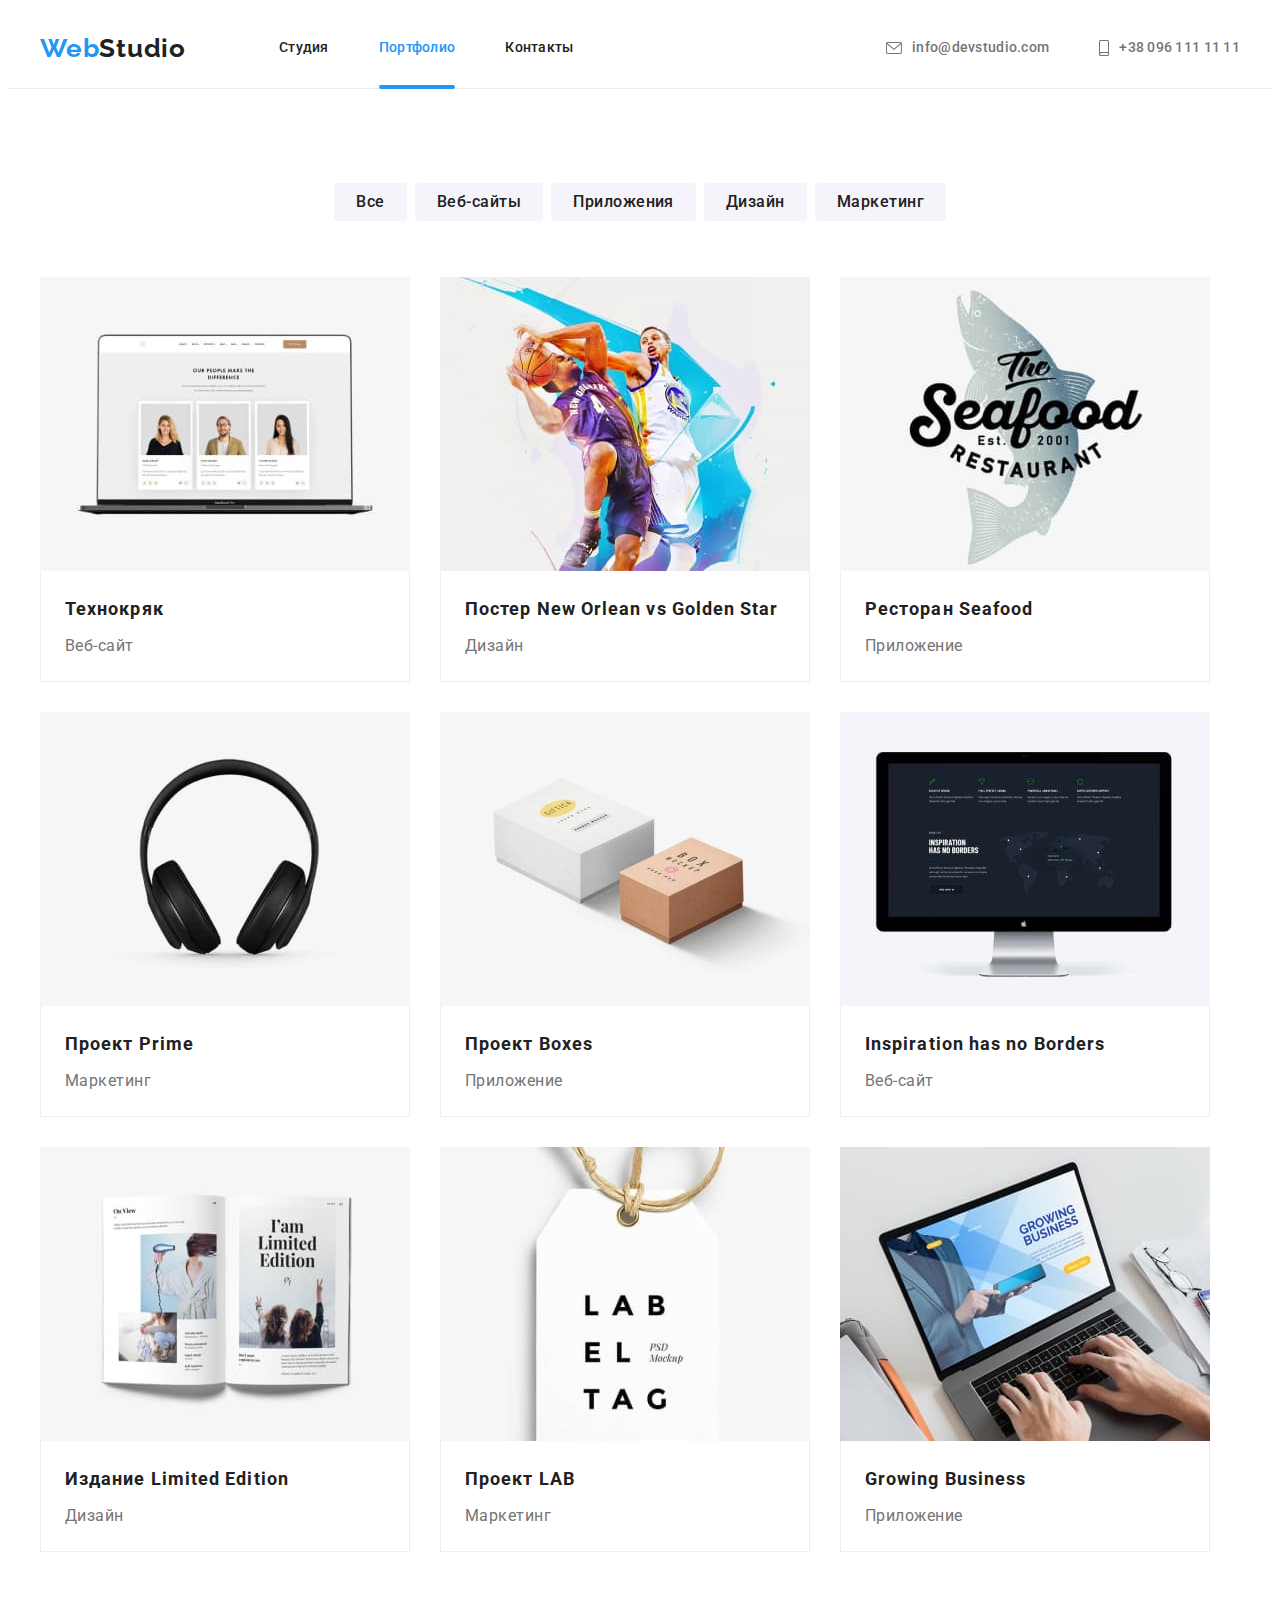
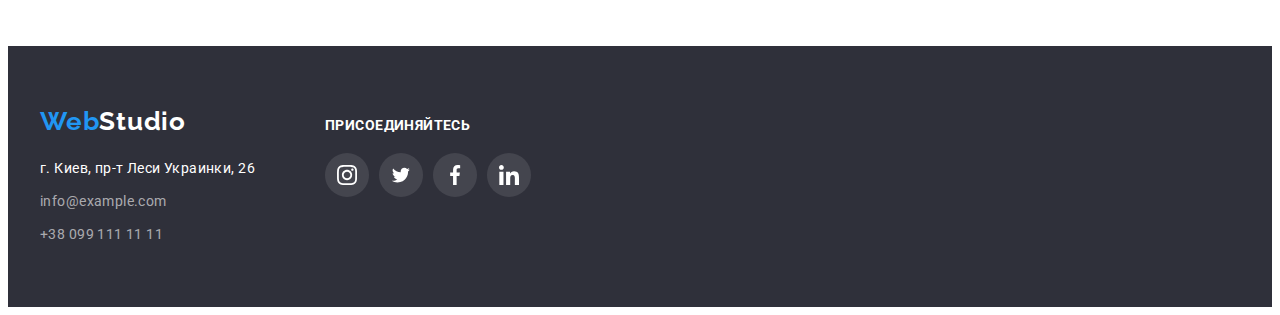
==== portfolio.html @ 108ed402 "Initial commit" ====
<!DOCTYPE html>
<html lang="ru">
    <head>
        <meta charset="UTF-8">
        <meta http-equiv="X-UA-Compatible" content="IE=edge">
        <meta name="viewport" content="width=device-width, initial-scale=1.0">
        <title>goit-markup-hw-03</title>
        <link rel="preconnect" href="https://fonts.googleapis.com">
        <link rel="preconnect" href="https://fonts.gstatic.com" crossorigin>
        <link href="https://fonts.googleapis.com/css2?family=Raleway:wght@700&family=Roboto:wght@400;500;700;900&display=swap" rel="stylesheet">
        <link rel="stylesheet" href="https://cdnjs.cloudflare.com/ajax/libs/modern-normalize/1.1.0/modern-normalize.min.css" integrity="sha512-wpPYUAdjBVSE4KJnH1VR1HeZfpl1ub8YT/NKx4PuQ5NmX2tKuGu6U/JRp5y+Y8XG2tV+wKQpNHVUX03MfMFn9Q==" crossorigin="anonymous" referrerpolicy="no-referrer" />
        <link rel="stylesheet" href="./css/style.css">
    </head>
    <body class="page">
        <!-- Шапка страницы -->
        <header class="page-header">
            <div class="container page-header-container">
                <nav class="page-header-nav">
                    <!--Логотип-ссылка-->
                    <a href="./index.html" class="logo link header-logo"><span class="logo-web">Web</span>Studio</a>
                    <!--Навигация на другие страницы-->
                    <ul class="site-nav list">
                        <li class="site-nav-item"><a href="./index.html" class="site-nav-link link">Студия</a></li>
                        <li class="site-nav-item"><a href="./portfolio.html" class="site-nav-link link site-nav-link-current" aria-current="page">Портфолио</a></li>
                        <li class="site-nav-item"><a href="" class="site-nav-link link">Контакты</a></li>
                    </ul>
                </nav>
                <!--Контакты-->
                <ul class="contacts-nav list">
                    <li class="contacts-nav-item">
                        <a href="mailto:info@devstudio.com" class="contacts-nav-link link">
                            <svg class="header-contact-icon" width="16" height="12">
                                <use href="./images/icons.svg#icon-header_mail"></use>
                            </svg>
                            info@devstudio.com
                        </a>
                    </li>
                    <li class="contacts-nav-item">
                        <a href="tel:+380961111111" class="contacts-nav-link link">
                            <svg class="header-contact-icon" width="10" height="16">
                                <use href="./images/icons.svg#icon-header_phone"></use>
                            </svg>
                            +38 096 111 11 11
                        </a>
                    </li>
                </ul>
            </div>
        </header>
        <!--Основная часть страницы-->
        <main>
            <!--Фильтр портфолио-->
            <section class="section">
                <div class="container">
                    <h1 class="section-title section-title-unvisible">Наши работы</h1>
                    <ul class="filter-btn-list list">
                        <li class="filter-btn-list-item"><button type="button" class="button button-filter">Все</button></li>
                        <li class="filter-btn-list-item"><button type="button" class="button button-filter">Веб-сайты</button></li>
                        <li class="filter-btn-list-item"><button type="button" class="button button-filter">Приложения</button></li>
                        <li class="filter-btn-list-item"><button type="button" class="button button-filter">Дизайн</button></li>
                        <li class="filter-btn-list-item"><button type="button" class="button button-filter">Маркетинг</button></li>
                    </ul>
                    <!--Примеры работ-->
                    <ul class="portfolio-list list">
                        <li class="portfolio-item">
                            <a href="" class="portfolio-link link">
                                <div class="portfolio-list-thumb">
                                    <img src="./images/portfolio1.jpg" class="portfolio-list-img" alt="включенный ноутбук" width="370" height="294">
                                    <p class="portfolio-list-thumb-text">Ресурс предлагает комплексные предложения с разным уровнем функционала и сервисов. Все это позволит посетителю получить исчерпывающие сведения о компании или частном лице.</p>
                                </div>
                                <div class="portfolio-border">
                                    <h2 class="portfolio-list-title">Технокряк</h2>
                                    <p class="portfolio-list-group">Веб-сайт</p>
                                </div>
                            </a>
                        </li>
                        <li class="portfolio-item">
                            <a href="" class="portfolio-link link">
                                <div class="portfolio-list-thumb">
                                    <img src="./images/portfolio2.jpg" class="portfolio-list-img" alt="два баскетболиста" width="370" height="294">
                                    <p class="portfolio-list-thumb-text">Ресурс предлагает комплексные предложения с разным уровнем функционала и сервисов. Все это позволит посетителю получить исчерпывающие сведения о компании или частном лице.</p>
                                </div>
                                <div class="portfolio-border">
                                    <h2 class="portfolio-list-title">Постер New Orlean vs Golden Star</h2>
                                    <p class="portfolio-list-group">Дизайн</p>
                                </div>
                            </a>
                        </li>
                        <li class="portfolio-item">
                            <a href="" class="portfolio-link link">
                                <div class="portfolio-list-thumb">
                                    <img src="./images/portfolio3.jpg" class="portfolio-list-img" alt="логотип с изображением рыбы" width="370" height="294">
                                    <p class="portfolio-list-thumb-text">Ресурс предлагает комплексные предложения с разным уровнем функционала и сервисов. Все это позволит посетителю получить исчерпывающие сведения о компании или частном лице.</p>
                                </div>
                                <div class="portfolio-border">
                                    <h2 class="portfolio-list-title">Ресторан Seafood</h2>
                                    <p class="portfolio-list-group">Приложение</p>
                                </div>
                            </a>
                          </li>
                        <li class="portfolio-item">
                            <a href="" class="portfolio-link link">
                                <div class="portfolio-list-thumb">
                                    <img src="./images/portfolio4.jpg" class="portfolio-list-img" alt="наушники" width="370" height="294">
                                    <p class="portfolio-list-thumb-text">Ресурс предлагает комплексные предложения с разным уровнем функционала и сервисов. Все это позволит посетителю получить исчерпывающие сведения о компании или частном лице.</p>
                                </div>
                                <div class="portfolio-border">
                                    <h2 class="portfolio-list-title">Проект Prime</h2>
                                    <p class="portfolio-list-group">Маркетинг</p>
                                </div>
                            </a>
                        </li>
                        <li class="portfolio-item">
                            <a href="" class="portfolio-link link">
                                <div class="portfolio-list-thumb">
                                    <img src="./images/portfolio5.jpg" class="portfolio-list-img" alt="две коробки" width="370" height="294">
                                    <p class="portfolio-list-thumb-text">Ресурс предлагает комплексные предложения с разным уровнем функционала и сервисов. Все это позволит посетителю получить исчерпывающие сведения о компании или частном лице.</p>
                                </div>
                                <div class="portfolio-border">
                                    <h2 class="portfolio-list-title">Проект Boxes</h2>
                                    <p class="portfolio-list-group">Приложение</p>
                                </div>
                            </a>
                        </li>
                        <li class="portfolio-item">
                            <a href="" class="portfolio-link link">
                                <div class="portfolio-list-thumb">
                                    <img src="./images/portfolio6.jpg" class="portfolio-list-img" alt="монитор" width="370" height="294">
                                    <p class="portfolio-list-thumb-text">Ресурс предлагает комплексные предложения с разным уровнем функционала и сервисов. Все это позволит посетителю получить исчерпывающие сведения о компании или частном лице.</p>
                                </div>
                                <div class="portfolio-border">
                                    <h2 class="portfolio-list-title">Inspiration has no Borders</h2>
                                    <p class="portfolio-list-group">Веб-сайт</p>
                                </div>
                            </a>
                        </li>
                        <li class="portfolio-item">
                            <a href="" class="portfolio-link link">
                                <div class="portfolio-list-thumb">
                                    <img src="./images/portfolio7.jpg" class="portfolio-list-img" alt="открытая книга" width="370" height="294">
                                    <p class="portfolio-list-thumb-text">Ресурс предлагает комплексные предложения с разным уровнем функционала и сервисов. Все это позволит посетителю получить исчерпывающие сведения о компании или частном лице.</p>
                                </div>
                                <div class="portfolio-border">
                                    <h2 class="portfolio-list-title">Издание Limited Edition</h2>
                                    <p class="portfolio-list-group">Дизайн</p>
                                </div>
                            </a>
                        </li>
                        <li class="portfolio-item">
                            <a href="" class="portfolio-link link">
                                <div class="portfolio-list-thumb">
                                    <img src="./images/portfolio8.jpg" class="portfolio-list-img" alt="лейба на шнуровке" width="370" height="294">
                                    <p class="portfolio-list-thumb-text">Ресурс предлагает комплексные предложения с разным уровнем функционала и сервисов. Все это позволит посетителю получить исчерпывающие сведения о компании или частном лице.</p>
                                </div>
                                <div class="portfolio-border">
                                    <h2 class="portfolio-list-title">Проект LAB</h2>
                                    <p class="portfolio-list-group">Маркетинг</p>
                                </div>
                            </a>
                        </li>
                        <li class="portfolio-item">
                            <a href="" class="portfolio-link link">
                                <div class="portfolio-list-thumb">
                                    <img src="./images/portfolio9.jpg" class="portfolio-list-img" alt="человек работает за ноутбуком" width="370"
                                        height="294">
                                    <p class="portfolio-list-thumb-text">Ресурс предлагает комплексные предложения с разным уровнем функционала и сервисов. Все это позволит посетителю получить исчерпывающие сведения о компании или частном лице.</p>
                                </div>
                                <div class="portfolio-border">
                                    <h2 class="portfolio-list-title">Growing Business</h2>
                                    <p class="portfolio-list-group">Приложение</p>
                                </div>
                            </a>
                        </li>
                    </ul>
                </div>
            </section>
        </main>
        <!--Подвал-->
        <footer class="footer">
            <div class="container fooret-container">
                <div class="footer-container-contacts"><a href="./index.html" class="footer-logo link logo"><span
                            class="logo-web">Web</span>Studio</a>
                    <address>
                        <ul class="footer-contacts-list list">
                            <li class="footer-contacts-list-item"><a
                                    href="https://www.google.com/maps/place/%D0%B1%D1%83%D0%BB.+%D0%9B%D0%B5%D1%81%D0%B8+%D0%A3%D0%BA%D1%80%D0%B0%D0%B8%D0%BD%D0%BA%D0%B8,+26,+%D0%9A%D0%B8%D0%B5%D0%B2,+02000/@50.4265807,30.5361971,17z/data=!3m1!4b1!4m5!3m4!1s0x40d4cf0e033ecbe9:0x57a4dffefec77da0!8m2!3d50.4265807!4d30.5383858"
                                    class="footer-contacts-adress-link footer-contacts-link link">г. Киев, пр-т Леси Украинки,
                                    26</a></li>
                            <li class="footer-contacts-list-item"><a href="mailto:info@example.com"
                                    class="footer-contacts-link link">info@example.com</a></li>
                            <li class="footer-contacts-list-item"><a href="tel:+380991111111"
                                    class="footer-contacts-link link">+38 099 111
                                    11 11</a></li>
                        </ul>
                    </address>
                </div>
                <div class="footer-container-social">
                    <h2 class="footer-social-title">Присоединяйтесь</h2>
                    <ul class="footer-social-list list">
                        <li class="footer-social-item">
                            <a href="" class="footer-social-link link">
                                <svg class="footer-social-icon" width="20" height="20">
                                    <use href="./images/icons.svg#icon-social_instagram"></use>
                                </svg>
                            </a>
                        </li>
                        <li class="footer-social-item">
                            <a href="" class="footer-social-link link">
                                <svg class="footer-social-icon" width="20" height="16.25">
                                    <use href="./images/icons.svg#icon-social_twitter"></use>
                                </svg>
                            </a>
                        </li>
                        <li class="footer-social-item">
                            <a href="" class="footer-social-link link">
                                <svg class="footer-social-icon" width="20" height="20">
                                    <use href="./images/icons.svg#icon-social_facebook"></use>
                                </svg>
                            </a>
                        </li>
                        <li class="footer-social-item">
                            <a href="" class="footer-social-link link">
                                <svg class="footer-social-icon" width="20" height="20">
                                    <use href="./images/icons.svg#icon-social_linkedin"></use>
                                </svg>
                            </a>
                        </li>
                    </ul>
                </div>
            </div>
        </footer>
    </body>
</html>
---- css/style.css ----
/* ++вторичный цвет текста #212121; */
/* ++основной цвет текста #757575; */
/* белый #FFFFFF; */

/* ++акцент #2196F3; */

/* ++цвет почты и телефона в футере rgba(255, 255, 255, 0.6); */

/* основной цвет фона #FFFFFF */
/* вторичный цвет фона #F5F4FA */
/* фон хедера #FFFFFF */
/* фон футера #2F303A */

/*============================ Variables ==========================*/

:root {
    --main-text-color: #757575;
    --title-text-color: #212121;
    --action-color: #2196F3;
    --hero-title-color: #FFFFFF;
    --hero-btn-text-color: #FFFFFF;
    --hero-btn-bcg-color-action: #188CE8;
    --footer-mailphone-text-color: rgba(255, 255, 255, 0.6);

    --maim-background-color: #FFFFFF;
    --second-background-color: #F5F4FA;
    --hero-background-color: #C4C4C4;
    --footer-background-color: #2F303A;

    --header-border-bottom-color: #ECECEC;

    --feature-list-icon-background-color: #F5F4FA;

    --team-social-icon-color-passed: #AFB1B8;
    --team-social-icon-color-aktived: #FFFFFF;
    --team-social-icon-backgroundcolor-actived: #2196f3;
    --team-cards-background-color: #FFFFFF;

    --client-border-color-passer: #AFB1B8;
    --client-icon-color-passed: #AFB1B8;
    --client-border-color-actived: #2196F3;
    --client-icon-color-actived: #2196F3;

    --footer-social-icon-colot: #FFFFFF;
    --footer-social-icon-background-color-passed: rgba(255, 255, 255, 0.1);
    --footer-social-icon-background-color-actived: #2196F3;

    --trans-duration: 250ms;
    --trans-timing: cubic-bezier(0.4, 0, 0.2, 1);
}

/*=========================== Global =======================*/

h1,
h2,
h3,
h4,
h5,
h6,
p,
ul {

    padding: 0;
    margin: 0;
}

.container {
    width: 1200px;
    padding: 0 15px;
    /* outline: solid 2px red; */
    margin: 0 auto;
}

.page {
    color: var(--main-text-color);
    background-color: var(--maim-background-color);

    font-family: Roboto, sans-serif;
    letter-spacing: 0.03em;
}

.list {
    list-style: none;
}

.link {
    text-decoration: none;
}

.section {
    padding-top: 94px;
    padding-bottom: 94px;
}

.button {
    border-style: none;
    border-radius: 4px;
    display: inline-block;

    cursor: pointer;

    font-family: inherit;
    font-size: 16px;
    text-align: center;
}

/*=========================== MAIN PAGE ==============================*/

/*============================ Header-all-pages ==============================*/

.page-header {
    border-bottom: var(--header-border-bottom-color) solid 1px;
}

.page-header-container {
    display: flex;
    align-items: center;
    /* justify-content: space-between; */
}

/*++++++ Logo-all-pages ++++++*/

.logo {
    color: var(--title-text-color);

    font-family: Raleway, sans-serif;
    font-weight: 700;
    font-size: 26px;
    line-height: 1.19;
    letter-spacing: 0.03em;
}

.logo-web {
    color: var(--action-color);
}

.header-logo {
    margin-right: 93px;
}

/*+++++ Navigate-site-all-pages ++++++*/

.page-header-nav {
    display: flex;
    align-items: center;
}

.site-nav-link {
    display: block;
    padding-top: 32px;
    padding-bottom: 32px;

    color: var(--title-text-color);

    transition-property: color;
    transition-duration: var(--trans-duration);
    transition-timing-function: var(--trans-timing);
}

.site-nav {
    display: flex;
}

.site-nav-item:not(:last-child) {
    margin-right: 50px;
}

.site-nav,
.contacts-nav {
    letter-spacing: 0.02em;
    font-weight: 500;
    font-size: 14px;
    line-height: 1.14;
}

.site-nav-link:hover,
.site-nav-link:focus,
.site-nav-link-current {
    color: var(--action-color);
}

.site-nav-item {
    position: relative;
}

.site-nav-link-current::after {
    position: absolute;
    bottom: -1px;

    content: '';
    display: block;
    width: 100%;
    height: 4px;
    border-radius: 2px;

    background-color: var(--action-color);
}

/*++++++ Contacts-all-pages +++++++*/

.contacts-nav {
    display: flex;
    margin-left: auto;
}

.contacts-nav-item:not(:last-child) {
    margin-right: 50px;
}

.contacts-nav-link {
    display: flex;
    align-items: center;

    color: var(--main-text-color);

    transition-property: color;
    transition-duration: var(--trans-duration);
    transition-timing-function: var(--trans-timing);
}

.header-contact-icon {
    fill: currentColor;
    margin-right: 10px;
}

.contacts-nav-link:hover,
.contacts-nav-link:focus {
    color: var(--action-color);
}

/*============================ Hero-main-pages ================================*/

.hero {
    padding-top: 200px;
    padding-bottom: 200px;
    margin-left: auto;
    margin-right: auto;
    /* outline: solid red 1px; */

    height: 600px;
    max-width: 1600px;

    background-image:
        linear-gradient(to right, rgba(47, 48, 58, 0.4), rgba(47, 48, 58, 0.4)),
        url('../images/hero_background.jpg');
    background-color: var(--hero-background-color);
    background-repeat: no-repeat;
    background-position: center;
    background-size: cover;

    text-align: center;
}


.hero-title {
    margin-top: 0;
    margin-bottom: 30px;
    margin-left: auto;
    margin-right: auto;
    width: 696px;

    color: var(--hero-title-color);

    text-transform: uppercase;
    letter-spacing: 0.06em;
    font-weight: 900;
    font-size: 44px;
    line-height: 1.36;
}

.button-hero {
    min-width: 200px;
    padding: 10px 32px;

    background-color: var(--action-color);
    color: var(--hero-btn-text-color);

    letter-spacing: 0.06em;
    line-height: 30px;
    font-weight: 700;

    transition-property: background-color;
    transition-duration: var(--trans-duration);
    transition-timing-function: var(--trans-timing);
}

.button-hero:focus,
.button-hero:hover {
    background-color: var(--hero-btn-bcg-color-action);
}

.backdrop.is-hidden {
    opacity: 0;
    pointer-events: none;
}

.backdrop {
    position: fixed;
    top: 0;
    left: 0;
    z-index: 999;

    width: 100%;
    height: 100%;

    background-color: rgba(0, 0, 0, 0.2);

    transition-property: opacity;
    transition-duration: var(--trans-duration);
    transition-timing-function: var(--trans-timing);
}

.modal {
    position: absolute;
    top: 50%;
    left: 50%;
    transform: translate(-50%, -50%);

    min-width: 528px;
    min-height: 581px;

    padding-top: 8px;
    padding-right: 8px;

    background-color: #FFFFFF;
    box-shadow: 0px 1px 3px rgba(0, 0, 0, 0.12), 0px 1px 1px rgba(0, 0, 0, 0.14), 0px 2px 1px rgba(0, 0, 0, 0.2);
    border-radius: 4px;
}

.modal-close-btn {
    display: flex;
    justify-content: center;
    align-items: center;
    margin-left: auto;

    width: 30px;
    height: 30px;

    border-radius: 50%;
    border: 1px solid rgba(0, 0, 0, 0.1);
    background-color: #FFFFFF;
    cursor: pointer;
}

/*=============================== Main-main-pages =============================*/

/*+++++++ features-main-pages +++++++*/

.section-title {
    margin-bottom: 50px;

    color: var(--title-text-color);

    text-align: center;
    font-weight: 700;
    font-size: 36px;
    line-height: 42px;
    letter-spacing: 0.03em;
}

.section-title-unvisible {
    position: absolute;
    width: 1px;
    height: 1px;

    margin: -1px;
    border: 0;
    padding: 0;

    white-space: nowrap;
    clip-path: inset(100%);
    clip: rect(0 0 0 0);
    overflow: hidden;
}

.feature-list {
    display: flex;
}

.feature-list-container {
    margin-bottom: 30px;
    border-radius: 4px;
    display: flex;
    justify-content: center;
    align-items: center;
    padding-top: 25px;
    padding-bottom: 25px;

    background-color: #F5F4FA;
}

/*+++++++++++++++++++++++++++++++++++++++++++*/

.feature-list-item:not(:last-child) {
    margin-right: 30px;
}

.feature-list-item {
    min-width: 270px;
}

.feature-list-title {
    margin-top: 0;
    margin-bottom: 10px;

    color: var(--title-text-color);

    text-transform: uppercase;
    font-weight: 700;
    font-size: 14px;
    line-height: 2;
    letter-spacing: 0.03em;
}

.feature-list-text {
    margin-top: 0;
    margin-bottom: 0;

    font-size: 14px;
    line-height: 1.71;
    letter-spacing: 0.03em;
}

/*+++++++ Our-job-main-pages +++++++*/

.section-our-jobs {
    padding-top: 0;
}

.our-jobs-list {
    display: flex;
}

.our-jobs-img {
    display: block;
}

.our-jobs-list-item:not(:last-child) {
    margin-right: 30px;
}

.our-jobs-list-item {
    position: relative;
}

.our-jobs-list-text {
    position: absolute;
    bottom: 0;

    width: 370px;
    padding-top: 27px;
    padding-bottom: 27px;

    background-image: linear-gradient(to right, rgba(47, 48, 58, 0.8), rgba(47, 48, 58, 0.8));

    font-family: 'Roboto';
    font-style: normal;
    font-weight: 700;
    font-size: 14px;
    line-height: 16px;
    text-align: center;
    letter-spacing: 0.03em;
    text-transform: uppercase;

    color: #FFFFFF;
}

/*+++++++ Team-main-pages +++++++*/

.team-list {
    display: flex;
    flex-wrap: wrap;
    gap: 30px;
}

.team-list-item {
    box-shadow: 0px 1px 3px rgba(0, 0, 0, 0.12), 0px 1px 1px rgba(0, 0, 0, 0.14), 0px 2px 1px rgba(0, 0, 0, 0.2);
    border-radius: 0px 0px 4px 4px;
    padding-bottom: 30px;

    background-color: var(--team-cards-background-color);
}

.team-list-title {
    margin-bottom: 10px;
    color: var(--title-text-color);

    font-weight: 500;
    font-size: 16px;
    line-height: 1.19;
    text-align: center;
}

.team-list-text {
    font-size: 16px;
    line-height: 1.19;
    text-align: center;
    margin-bottom: 16px;
}

.team {
    background-color: var(--second-background-color);
}

.team-photo {
    margin-bottom: 30px;
    display: block;
}

.team-social-list {
    display: flex;
    justify-content: center;
}

.team-social-item {
    width: 40px;
    height: 40px;
    margin-right: 10px;
}

.team-list-item:last-child {
    margin-right: 0px;
}

.team-social-link {
    display: flex;
    align-items: center;
    justify-content: center;
    width: 100%;
    height: 100%;
    border-radius: 50%;

    color: var(--team-social-icon-color-passed);
    /*способ изменения цвета 1*/

    transition-property: color, background-color;
    transition-duration: var(--trans-duration);
    transition-timing-function: var(--trans-timing);
}

.team-social-icon {
    fill: currentColor;
    /*способ изменения цвета 1*/
}

.team-social-link:focus,
.team-social-link:hover {
    background-color: var(--team-social-icon-backgroundcolor-actived);
    color: var(--team-social-icon-color-aktived);
    /*способ изменения цвета 1*/
}

/*++++++++++++++++ client-main-page ++++++++++++++*/

.client-list {
    display: flex;
    flex-wrap: wrap;
    justify-content: center;
}

.client-list-item {
    width: 170px;
    height: 92px;
    border-radius: 4px;
}

.client-list-item:not(:last-child) {
    margin-right: 30px;
}

.client-link {
    display: flex;
    justify-content: center;
    align-items: center;
    width: 100%;
    height: 100%;
    border: 1px solid;
    border-color: var(--client-border-color-passer);

    color: var(--client-icon-color-passed);

    transition-property: color, border-color;
    transition-duration: var(--trans-duration);
    transition-timing-function: var(--trans-timing);
}

.client-icon {
    fill: currentColor;
}

.client-link:hover,
.client-link:focus {
    border-color: var(--client-border-color-actived);
    color: var(--client-icon-color-actived)
}

/*=========================== FOOTER-all-pages ==========================*/

.footer {
    padding: 60px 0;

    background-color: var(--footer-background-color);
}

.fooret-container {
    display: flex;
    align-items: baseline;
}

.footer-container-contacts {
    margin-right: 70px;
}

/*++++++++ footer-Logo-all-pages ++++++++++*/

.footer-logo {
    display: block;
    margin-bottom: 20px;

    color: var(--hero-title-color);
}

.footer-contacts-list-item:not(:last-child) {
    margin-bottom: 9px;
}

/*++++++++ Address-all-pages +++++++++*/


/*++++++++ footer-contacts-all-pages +++++++*/

.footer-contacts-adress-link,
.footer-contacts-link {
    font-style: normal;
    font-size: 14px;
    line-height: 1.71;
    letter-spacing: 0.03em;
}

.footer-contacts-link {
    color: var(--footer-mailphone-text-color);

    transition-property: color;
    transition-duration: var(--trans-duration);
    transition-timing-function: var(--trans-timing);
}

.footer-contacts-adress-link {
    color: var(--hero-title-color);

    transition-property: color;
    transition-duration: var(--trans-duration);
    transition-timing-function: var(--trans-timing);
}

.footer-contacts-link:focus,
.footer-contacts-link:hover {
    color: var(--action-color);
}

/*+++++++++++++ footer-social-all-pages++++++++++*/

.footer-social-title {
    margin-bottom: 20px;

    font-family: 'Roboto';
    font-style: normal;
    font-weight: 700;
    font-size: 14px;
    line-height: 16px;
    letter-spacing: 0.03em;
    text-transform: uppercase;

    color: #FFFFFF;
}

.footer-social-list {
    display: flex;
}

.footer-social-item {
    width: 44px;
    height: 44px;
    margin-right: 10px;

}

.footer-social-item:last-child {
    margin-right: 0;
}

.footer-social-link {
    display: flex;
    width: 100%;
    height: 100%;
    border-radius: 50%;
    justify-content: center;
    align-items: center;

    background-color: var(--footer-social-icon-background-color-passed);
    color: var(--footer-social-icon-colot);

    transition-property: background-color;
    transition-duration: var(--trans-duration);
    transition-timing-function: var(--trans-timing);
}

.footer-social-icon {
    fill: currentColor;
}

.footer-social-link:hover,
.footer-social-link:focus {
    background-color: var(--footer-social-icon-background-color-actived);
}


/*============================ PORTfOLIO PAGE ====================*/

/*+++++++++ Main-portfolio-page ++++++++++++*/

/*filter-button*/

.filter-btn-list {
    display: flex;
    justify-content: center;
    margin-bottom: 56px;
}

.filter-btn-list-item:not(:last-child) {
    margin-right: 8px;
}

.button-filter {
    min-width: 73px;
    padding: 6px 22px;

    background-color: var(--second-background-color);
    color: var(--title-text-color);

    letter-spacing: 0.03em;
    line-height: 26px;
    font-weight: 500;

    transition-property: background-color, color, box-shadow;
    transition-duration: var(--trans-duration);
    transition-timing-function: var(--trans-timing);
}

.button-filter:focus,
.button-filter:hover {
    background-color: var(--action-color);
    color: var(--hero-btn-text-color);
    box-shadow: 0px 3px 1px rgba(0, 0, 0, 0.1), 0px 1px 2px rgba(0, 0, 0, 0.08), 0px 2px 2px rgba(0, 0, 0, 0.12);
}

.portfolio-list {
    display: flex;
    flex-wrap: wrap;
    gap: 30px;
}

.portfolio-border {
    border-bottom: 1px solid #EEEEEE;
    border-left: 1px solid #EEEEEE;
    border-right: 1px solid #EEEEEE;
    padding-top: 20px;
    padding-left: 24px;
    padding-bottom: 20px;
    padding-right: 24px;
}

.portfolio-list-img {
    display: block;
}

.portfolio-list-title {
    margin-bottom: 4px;
    color: var(--title-text-color);

    letter-spacing: 0.06em;
    font-weight: 700;
    font-size: 18px;
    line-height: 2;
}

.portfolio-list-group {
    font-size: 16px;
    line-height: 1.88;
    color: var(--main-text-color);
}

.portfolio-list-thumb {
    position: relative;

    overflow: hidden;
}

.portfolio-list-thumb-text {
    position: absolute;
    top: 100%;

    display: block;
    width: 370px;
    height: 294px;
    padding-top: 63px;
    padding-right: 24px;
    padding-bottom: 63px;
    padding-left: 24px;

    font-family: 'Roboto';
    font-style: normal;
    font-weight: 400;
    font-size: 18px;
    line-height: 28px;
    letter-spacing: 0.03em;

    color: var(--hero-btn-text-color);
    background-image: linear-gradient(to right, rgba(33, 150, 243, 0.9), rgba(33, 150, 243, 0.9));

    transition-property: transform;
    transition-duration: var(--trans-duration);
    transition-timing-function: var(--trans-timing);
}

.portfolio-link:hover .portfolio-list-thumb-text {
    transform: translateY(-100%);
}

.portfolio-link {
    display: block;

    transition-property: box-shadow;
    transition-duration: var(--trans-duration);
    transition-timing-function: var(--trans-timing);
}

.portfolio-link:hover,
.portfolio-link:focus {
    box-shadow: 0px 1px 1px rgba(0, 0, 0, 0.12), 0px 4px 4px rgba(0, 0, 0, 0.06), 1px 4px 6px rgba(0, 0, 0, 0.16);
}
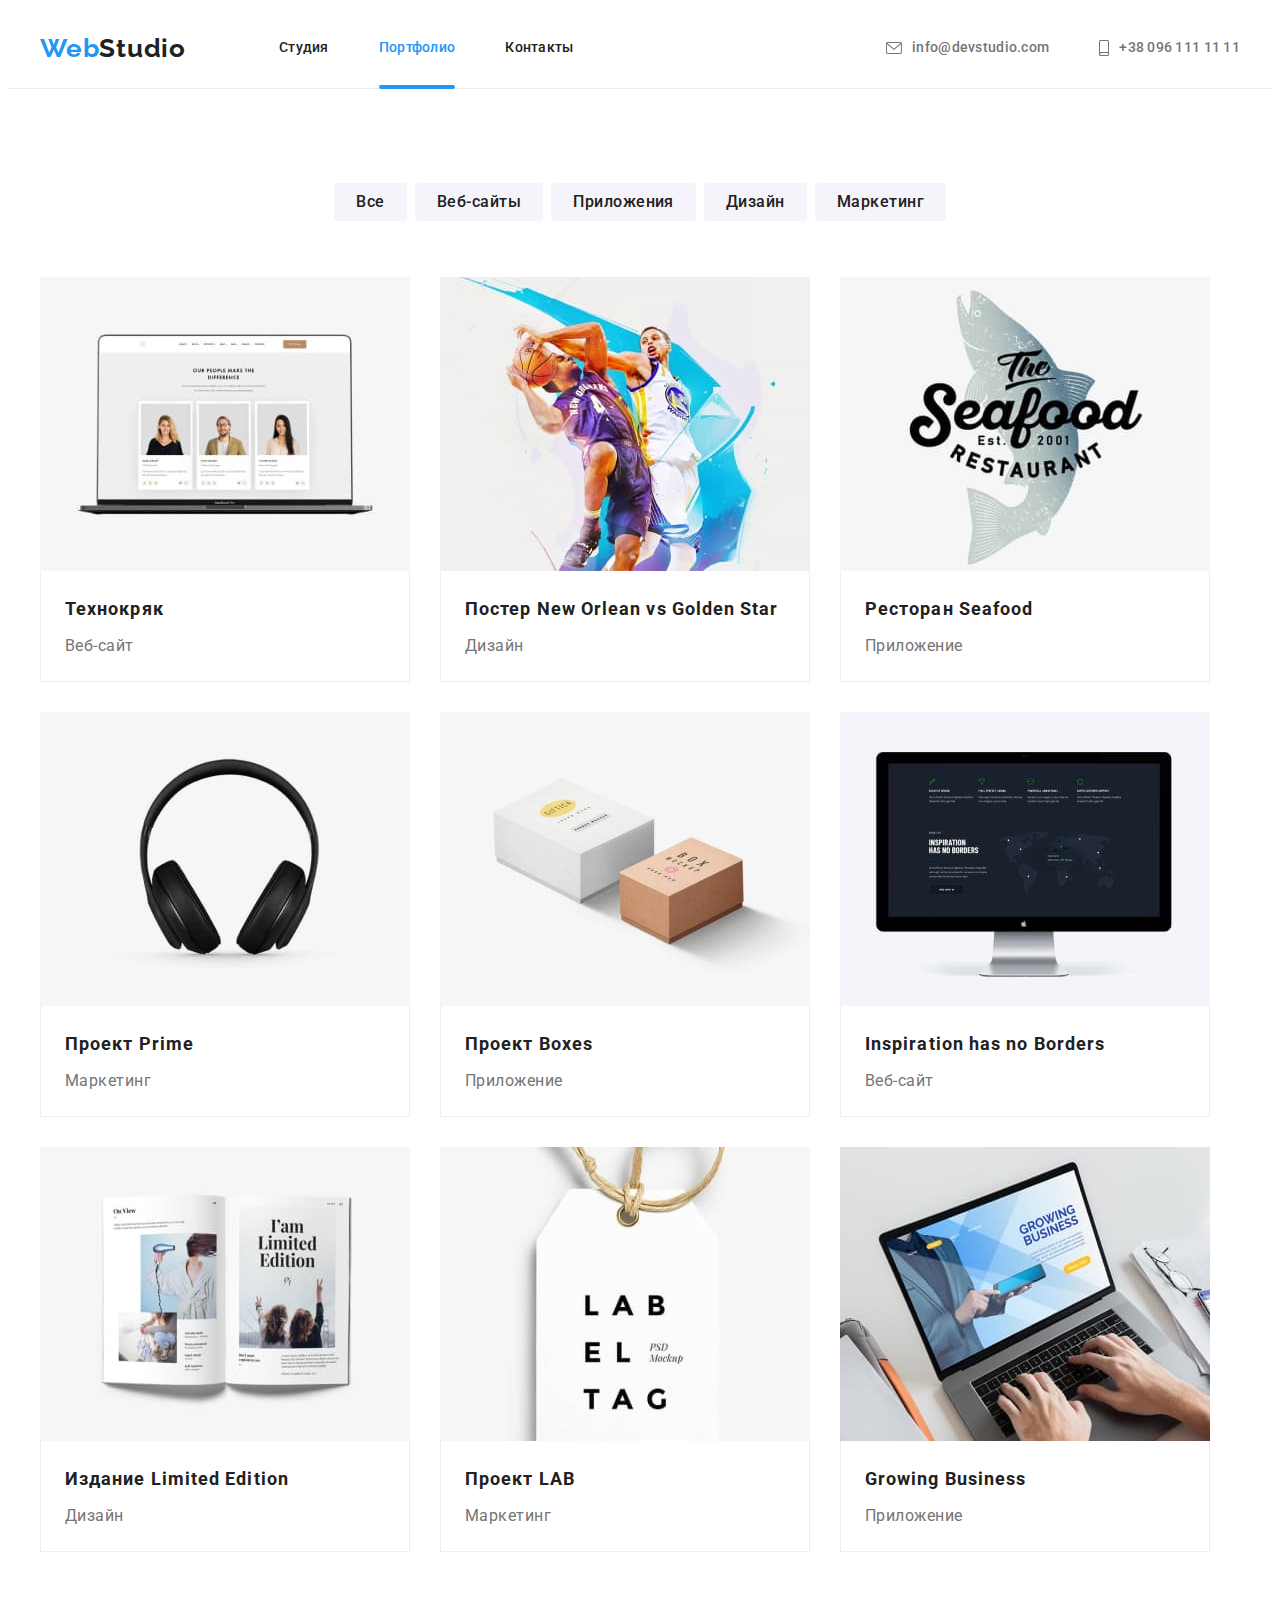
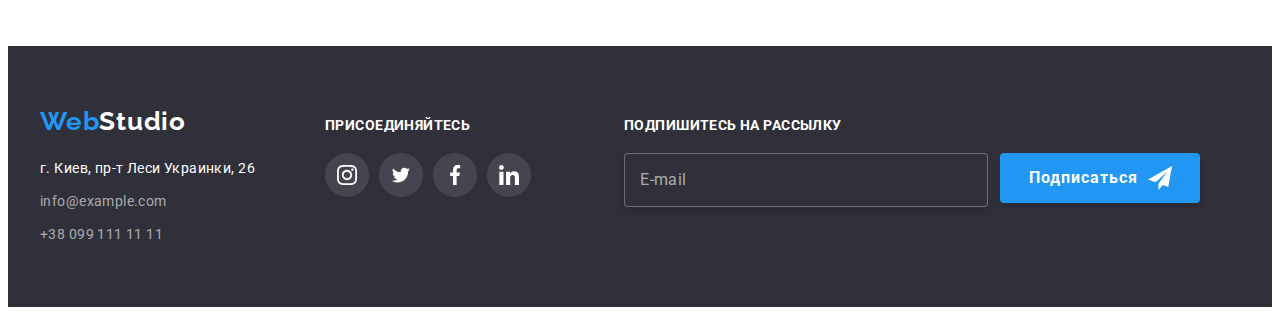
==== commit de2f762b: "Добавляет форму подписки на рассылку в футере" ====
--- a/portfolio.html
+++ b/portfolio.html
@@ -226,6 +226,19 @@
                         </li>
                     </ul>
                 </div>
+                <div class="footer-container-newsletter">
+                    <h2 class="footer-newsletter-title">Подпишитесь на рассылку</h2>
+                    <form name="newsletter-sender" class="footer-newsletter-field">
+                        <input type="email" name="email" class="footer-newsletter-input" id="email">
+                        <label for="email" class="footer-newsletter-label">E-mail</label>
+                        <button type="submit" class="footer-newsletter-btn">
+                            Подписаться
+                            <svg class="footer-send-icon" width="24" height="24">
+                                <use href="./images/icons.svg#footer-icon-send"></use>
+                            </svg>
+                        </button>
+                    </form>
+                </div>
             </div>
         </footer>
     </body>
--- a/css/style.css
+++ b/css/style.css
@@ -659,6 +659,10 @@
 }
 
 /*+++++++++++++ footer-social-all-pages++++++++++*/
+.footer-container-social {
+    margin-right: 93px;
+}
+
 
 .footer-social-title {
     margin-bottom: 20px;
@@ -713,6 +717,91 @@
 .footer-social-link:focus {
     background-color: var(--footer-social-icon-background-color-actived);
 }
+
+
+/*+++++++++++++++ footer-newsletter ++++++++++++++*/
+
+.footer-newsletter-title {
+    margin-bottom: 20px;
+    
+    font-family: 'Roboto';
+    font-style: normal;
+    font-weight: 700;
+    font-size: 14px;
+    line-height: 16px;
+    letter-spacing: 0.03em;
+    text-transform: uppercase;
+    
+    color: #FFFFFF;
+}
+
+.footer-newsletter-field{
+    position: relative;
+
+    display: flex;
+}
+
+.footer-newsletter-input {
+    width: 358px;
+    height: 50px;
+    margin-right: 12px;
+
+    border: 1px solid rgba(255, 255, 255, 0.3);
+    filter: drop-shadow(0px 4px 4px rgba(0, 0, 0, 0.15));
+    border-radius: 4px;
+    background-color: var(--footer-background-color);
+}
+
+.footer-newsletter-label {
+    position: absolute;
+    left: 16px;
+    top: 50%;
+    transform: translateY(-50%);
+
+    font-family: 'Roboto';
+    font-style: normal;
+    font-weight: 400;
+    font-size: 16px;
+    line-height: 20px;
+    
+    align-items: center;
+    letter-spacing: 0.03em;
+    
+    color: rgba(255, 255, 255, 0.6);
+}
+
+.footer-newsletter-btn {
+    position: relative;
+
+    width: 200px;
+    height: 50px;
+    padding-left: 29px;
+
+    font-family: 'Roboto';
+    font-style: normal;
+    font-weight: 700;
+    font-size: 16px;
+    line-height: 30px;
+    text-align: left;
+    letter-spacing: 0.06em;
+    
+    color: #FFFFFF;
+    background: #2196F3;
+    box-shadow: 0px 4px 4px rgba(0, 0, 0, 0.15);
+    border-radius: 4px;
+    border: none;
+
+    cursor: pointer;
+}
+
+.footer-send-icon {
+    position: absolute;
+    top: 50%;
+    transform: translateY(-50%);
+
+    margin-left: 10px;
+}
+
 
 
 /*============================ PORTfOLIO PAGE ====================*/
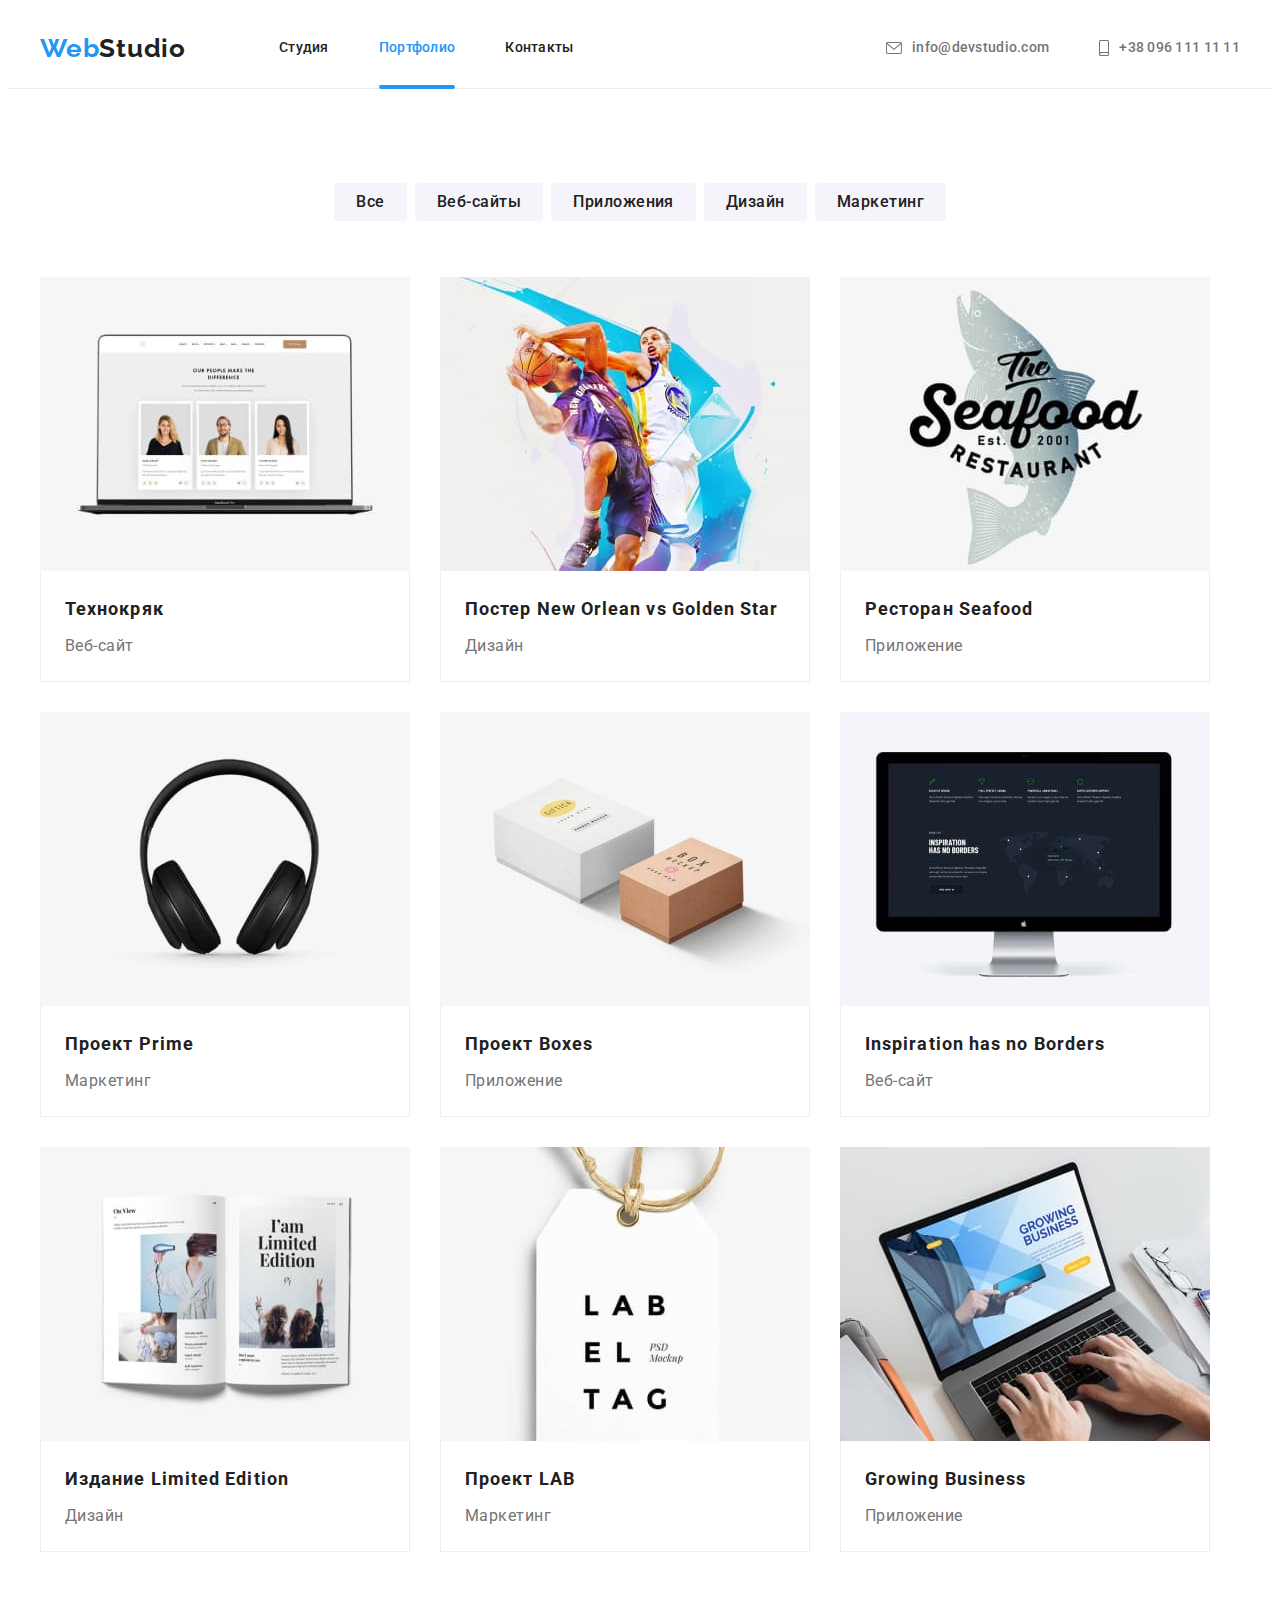
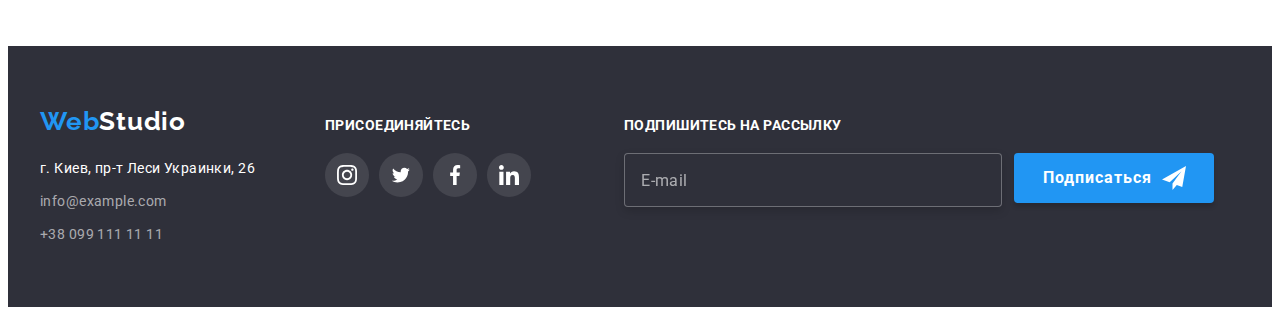
==== commit c7acd373: "Исправляет placeholder в footer" ====
--- a/portfolio.html
+++ b/portfolio.html
@@ -4,7 +4,7 @@
         <meta charset="UTF-8">
         <meta http-equiv="X-UA-Compatible" content="IE=edge">
         <meta name="viewport" content="width=device-width, initial-scale=1.0">
-        <title>goit-markup-hw-03</title>
+        <title>goit-markup-hw-06</title>
         <link rel="preconnect" href="https://fonts.googleapis.com">
         <link rel="preconnect" href="https://fonts.gstatic.com" crossorigin>
         <link href="https://fonts.googleapis.com/css2?family=Raleway:wght@700&family=Roboto:wght@400;500;700;900&display=swap" rel="stylesheet">
@@ -229,8 +229,7 @@
                 <div class="footer-container-newsletter">
                     <h2 class="footer-newsletter-title">Подпишитесь на рассылку</h2>
                     <form name="newsletter-sender" class="footer-newsletter-field">
-                        <input type="email" name="email" class="footer-newsletter-input" id="email">
-                        <label for="email" class="footer-newsletter-label">E-mail</label>
+                        <input type="email" name="email" class="footer-newsletter-input" id="newsletter-sender-email" placeholder="E-mail">
                         <button type="submit" class="footer-newsletter-btn">
                             Подписаться
                             <svg class="footer-send-icon" width="24" height="24">
--- a/css/style.css
+++ b/css/style.css
@@ -18,9 +18,17 @@
     --title-text-color: #212121;
     --action-color: #2196F3;
     --hero-title-color: #FFFFFF;
+    --btn-text-color: #FFFFFF;
     --hero-btn-text-color: #FFFFFF;
     --hero-btn-bcg-color-action: #188CE8;
     --footer-mailphone-text-color: rgba(255, 255, 255, 0.6);
+
+    --footer-btn-color: #2196F3;
+
+    --modal-action-color: #2196F3;
+    --modal-btn-color: #2196F3;
+    --modal-btn-action-color: #188CE8;
+    --modal-background-color: #FFFFFF;
 
     --maim-background-color: #FFFFFF;
     --second-background-color: #F5F4FA;
@@ -235,7 +243,6 @@
     padding-bottom: 200px;
     margin-left: auto;
     margin-right: auto;
-    /* outline: solid red 1px; */
 
     height: 600px;
     max-width: 1600px;
@@ -319,27 +326,241 @@
     min-width: 528px;
     min-height: 581px;
 
-    padding-top: 8px;
-    padding-right: 8px;
-
-    background-color: #FFFFFF;
+    padding: 40px;
+
+    text-align: left;
+
+    background-color: var(--modal-background-color);
     box-shadow: 0px 1px 3px rgba(0, 0, 0, 0.12), 0px 1px 1px rgba(0, 0, 0, 0.14), 0px 2px 1px rgba(0, 0, 0, 0.2);
     border-radius: 4px;
 }
 
 .modal-close-btn {
+    position: absolute;
+    right: 8px;
+    top: 8px;
+
+    width: 30px;
+    height: 30px;
+
+    border-radius: 50%;
+    border: 1px solid rgba(0, 0, 0, 0.1);
+    background-color: var(--btn-text-color);
+    cursor: pointer;
+
+    transition-property: fill;
+    transition-duration: var(--trans-duration);
+    transition-timing-function: var(--trans-timing);
+}
+
+.modal-close-btn:hover,
+.modal-close-btn:focus {
+    fill: var(--modal-action-color);
+}
+
+.modal-title {
+    margin-bottom: 12px;
+
+    font-family: 'Roboto';
+    font-style: normal;
+    font-weight: 700;
+    font-size: 20px;
+    line-height: 23px;
+    text-align: center;
+    letter-spacing: 0.03em;
+    
+    color: #212121;
+}
+
+.modal-form-field {
+    position: relative;  
+    display: block;  
+    
+    margin-left: auto;
+    margin-right: auto;
+    margin-bottom: 10px;
+
+    
+}
+
+.modal-label {
+    display: block;
+    margin-bottom: 4px;
+
+    font-family: 'Roboto';
+    font-style: normal;
+    font-weight: 400;
+    font-size: 12px;
+    line-height: 14px;
+    letter-spacing: 0.01em;
+    
+    color: #757575;
+}
+
+.modal-input {
+    width: 448px;
+    height: 40px;
+    padding-left: 42px;
+
+    border: 1px solid rgba(33, 33, 33, 0.2);
+    border-radius: 4px;
+    outline: none;
+
+    transition-property: border-color;
+    transition-duration: var(--trans-duration);
+    transition-timing-function: var(--trans-timing);
+}
+
+.modal-icons {
+    position: absolute;
+    bottom: 50%;
+    left: 12px;
+    transform: translateY(100%);
+
+    transition-property: fill;
+    transition-duration: var(--trans-duration);
+    transition-timing-function: var(--trans-timing);
+}
+
+.modal-form-field:focus-within > .modal-input {
+    border-color: var(--modal-action-color);
+}
+
+.modal-form-field:focus-within > .modal-icons {
+    fill: var(--modal-action-color);
+}
+
+.modal-form-field:nth-child(4) {
+    margin-bottom: 20px;
+}
+
+.modal-form-field-textatea {
+    margin-bottom: 20px;
+    display: block;
+}
+
+.textarea-input {
+    width: 448px;
+    height: 120px;
+    padding-top: 12px;
+    padding-bottom: 12px;
+    padding-left: 16px;
+    padding-right: 16px;
+
+    resize: none;
+
+    border: 1px solid rgba(33, 33, 33, 0.2);
+    border-radius: 4px;
+    outline: none;
+
+    transition-property: border-color;
+    transition-duration: var(--trans-duration);
+    transition-timing-function: var(--trans-timing);
+}
+
+.textarea-input::placeholder {
+    font-family: 'Roboto';
+    font-style: normal;
+    font-weight: 400;
+    font-size: 12px;
+    line-height: 14px;
+    letter-spacing: 0.01em;
+    
+    color: rgba(117, 117, 117, 0.5);
+}
+
+.modal-form-field-textatea:focus-within > .textarea-input {
+    border-color: var(--modal-action-color);
+}
+
+
+.modal-form-field-checkbox {
     display: flex;
     justify-content: center;
     align-items: center;
+    margin-bottom: 30px;
+}
+
+.modal-checkbox-input {
+    position: absolute;
+    width: 1px;
+    height: 1px;
+    margin: -1px;
+    border: 0;
+    padding: 0;
+    
+    white-space: nowrap;
+    clip-path: inset(100%);
+    clip: rect(0 0 0 0);
+    overflow: hidden;
+}
+
+.modal-label-checkbox {
+    font-family: 'Roboto';
+    font-style: normal;
+    font-weight: 400;
+    font-size: 14px;
+    line-height: 24px;
+    letter-spacing: 0.03em;
+    
+    color: #757575;
+}
+
+.modal-licens-link {
+    color: var(--modal-action-color);
+}
+
+.modal-icon-check {
+    display: none;
+}
+
+.modal-icon-uncheck {
+    margin-right: 8.38px;
+}
+
+.modal-checkbox-input:checked ~ .modal-icon-check {
+    display: block;
+    background-color: var(--modal-action-color);
+    margin-right: 8.38px;
+    border-radius: 2px;
+}
+
+.modal-checkbox-input:checked ~ .modal-icon-uncheck {
+    display: none;
+}
+
+.modal-submit-btn {
+    width: 200px;
+    height: 50px;
     margin-left: auto;
-
-    width: 30px;
-    height: 30px;
-
-    border-radius: 50%;
-    border: 1px solid rgba(0, 0, 0, 0.1);
-    background-color: #FFFFFF;
+    margin-right: auto;
+    display: block;
+
+    border: none;
+    background-color: var(--modal-btn-color);
+    box-shadow: 0px 4px 4px rgba(0, 0, 0, 0.15);
+    border-radius: 4px;
+
+    font-family: 'Roboto';
+    font-style: normal;
+    font-weight: 700;
+    font-size: 16px;
+    line-height: 30px;
+    text-align: center;
+    letter-spacing: 0.06em;
+    
+    color: #FFFFFF;
+
     cursor: pointer;
+
+    transition-property: background-color;
+    transition-duration: var(--trans-duration);
+    transition-timing-function: var(--trans-timing);
+}
+
+.modal-submit-btn:focus,
+.modal-submit-btn:hover {
+    background-color: var(--modal-btn-action-color);
 }
 
 /*=============================== Main-main-pages =============================*/
@@ -745,6 +966,16 @@
     width: 358px;
     height: 50px;
     margin-right: 12px;
+    padding-left: 16px;
+
+    font-family: 'Roboto';
+    font-style: normal;
+    font-weight: 400;
+    font-size: 16px;
+    line-height: 20px;
+    letter-spacing: 0.03em;
+    
+    color: rgba(255, 255, 255, 0.6);
 
     border: 1px solid rgba(255, 255, 255, 0.3);
     filter: drop-shadow(0px 4px 4px rgba(0, 0, 0, 0.15));
@@ -752,7 +983,7 @@
     background-color: var(--footer-background-color);
 }
 
-.footer-newsletter-label {
+.footer-newsletter-input::placeholder {
     position: absolute;
     left: 16px;
     top: 50%;
@@ -785,8 +1016,8 @@
     text-align: left;
     letter-spacing: 0.06em;
     
-    color: #FFFFFF;
-    background: #2196F3;
+    color: var(--btn-text-color);
+    background-color: var(--footer-btn-color);
     box-shadow: 0px 4px 4px rgba(0, 0, 0, 0.15);
     border-radius: 4px;
     border: none;
